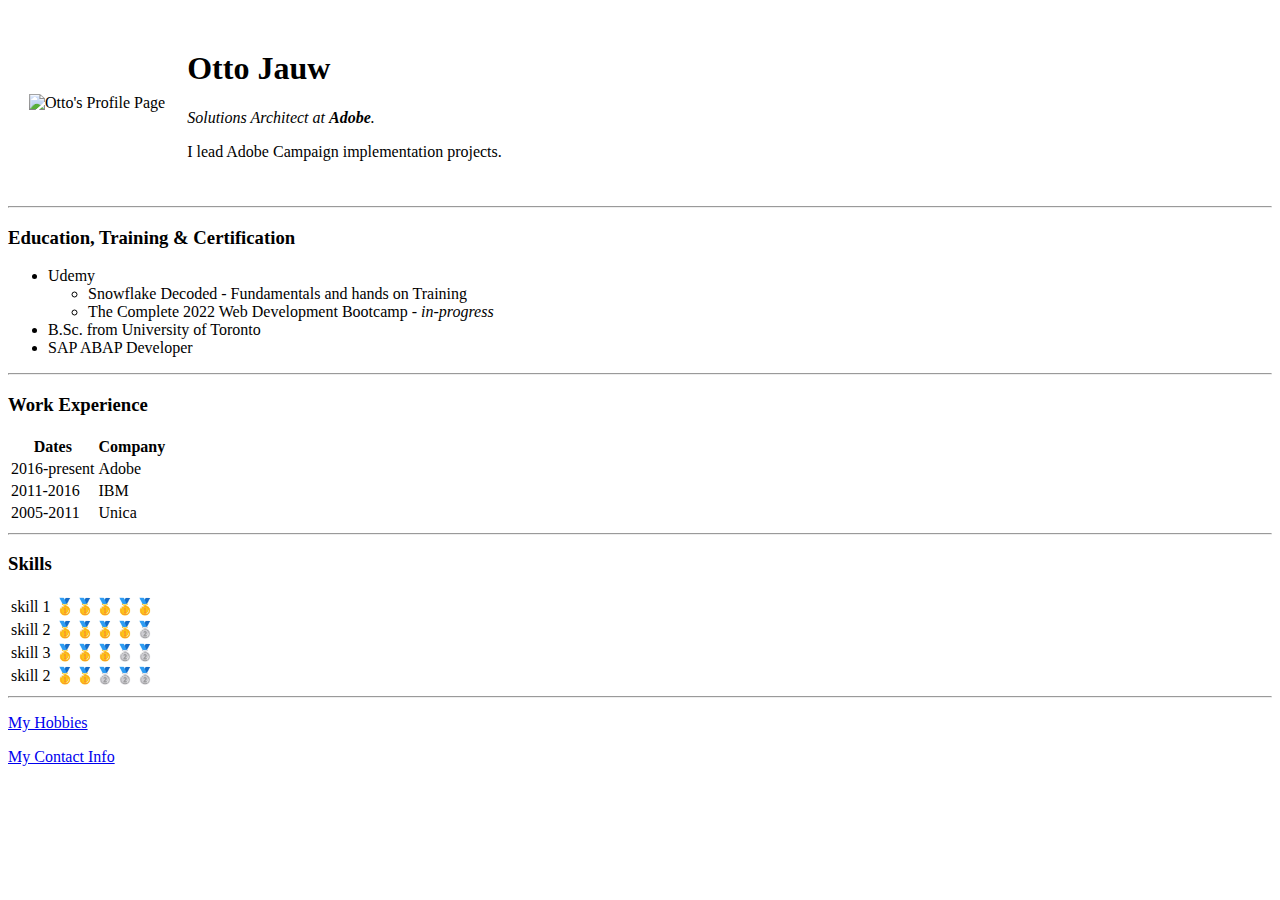
==== index.html @ 6343b094 "initial upload" ====
<!DOCTYPE html>
<html lang="en" dir="ltr">

<head>
  <meta charset="utf-8">
  <title>⇨ Otto's Personal Site</title>
</head>

<body>
  <table cellspacing="20px">
    <tr>
      <td><img src="https://media-exp1.licdn.com/dms/image/C4E03AQFS57CTdZjwKw/profile-displayphoto-shrink_200_200/0/1587844278090?e=1651708800&v=beta&t=T1J9fVpbXY_Ej05wlrg2KhOWGylQbdh6CFi7Mzvx0VM" alt="Otto's Profile Page">
      </td>
      <td>
        <h1>Otto Jauw</h1>
        <p><em>Solutions Architect at <strong>Adobe</strong>.</em></p>
        <p>I lead Adobe Campaign implementation projects.</p>
      </td>
    </tr>
  </table>

  <hr>
  <h3>Education, Training & Certification</h3>
  <ul>
    <li>Udemy
      <ul>
        <li>Snowflake Decoded - Fundamentals and hands on Training</li>
        <li>The Complete 2022 Web Development Bootcamp - <em>in-progress</em></li>
      </ul>
    </li>
    <li>B.Sc. from University of Toronto</li>
    <li>SAP ABAP Developer</li>
  </ul>
  <hr>
  <h3>Work Experience</h3>
  <table>
    <thead>
      <tr>
        <th>Dates</th>
        <th>Company</th>
      </tr>
    </thead>
    <tbody>
      <tr>
        <td>2016-present</td>
        <td>Adobe</td>
      </tr>
      <tr>
        <td>2011-2016</td>
        <td>IBM</td>
      </tr>
      <tr>
        <td>2005-2011</td>
        <td>Unica</td>
      </tr>
    </tbody>
  </table>
  <hr>
  <h3>Skills</h3>

  <table>
    <tr>
      <td>skill 1</td>
      <td>🥇🥇🥇🥇🥇</td>
    </tr>
    <tr>
      <td>skill 2</td>
      <td>🥇🥇🥇🥇🥈</td>
    </tr>
    <tr>
      <td>skill 3</td>
      <td>🥇🥇🥇🥈🥈</td>
    </tr>
    <tr>
      <td>skill 2</td>
      <td>🥇🥇🥈🥈🥈</td>
    </tr>
  </table>

  <hr>
  <p><a href="hobbies.html">My Hobbies</a></p>
  <p><a href="contact.html">My Contact Info</a></p>
</body>

</html>
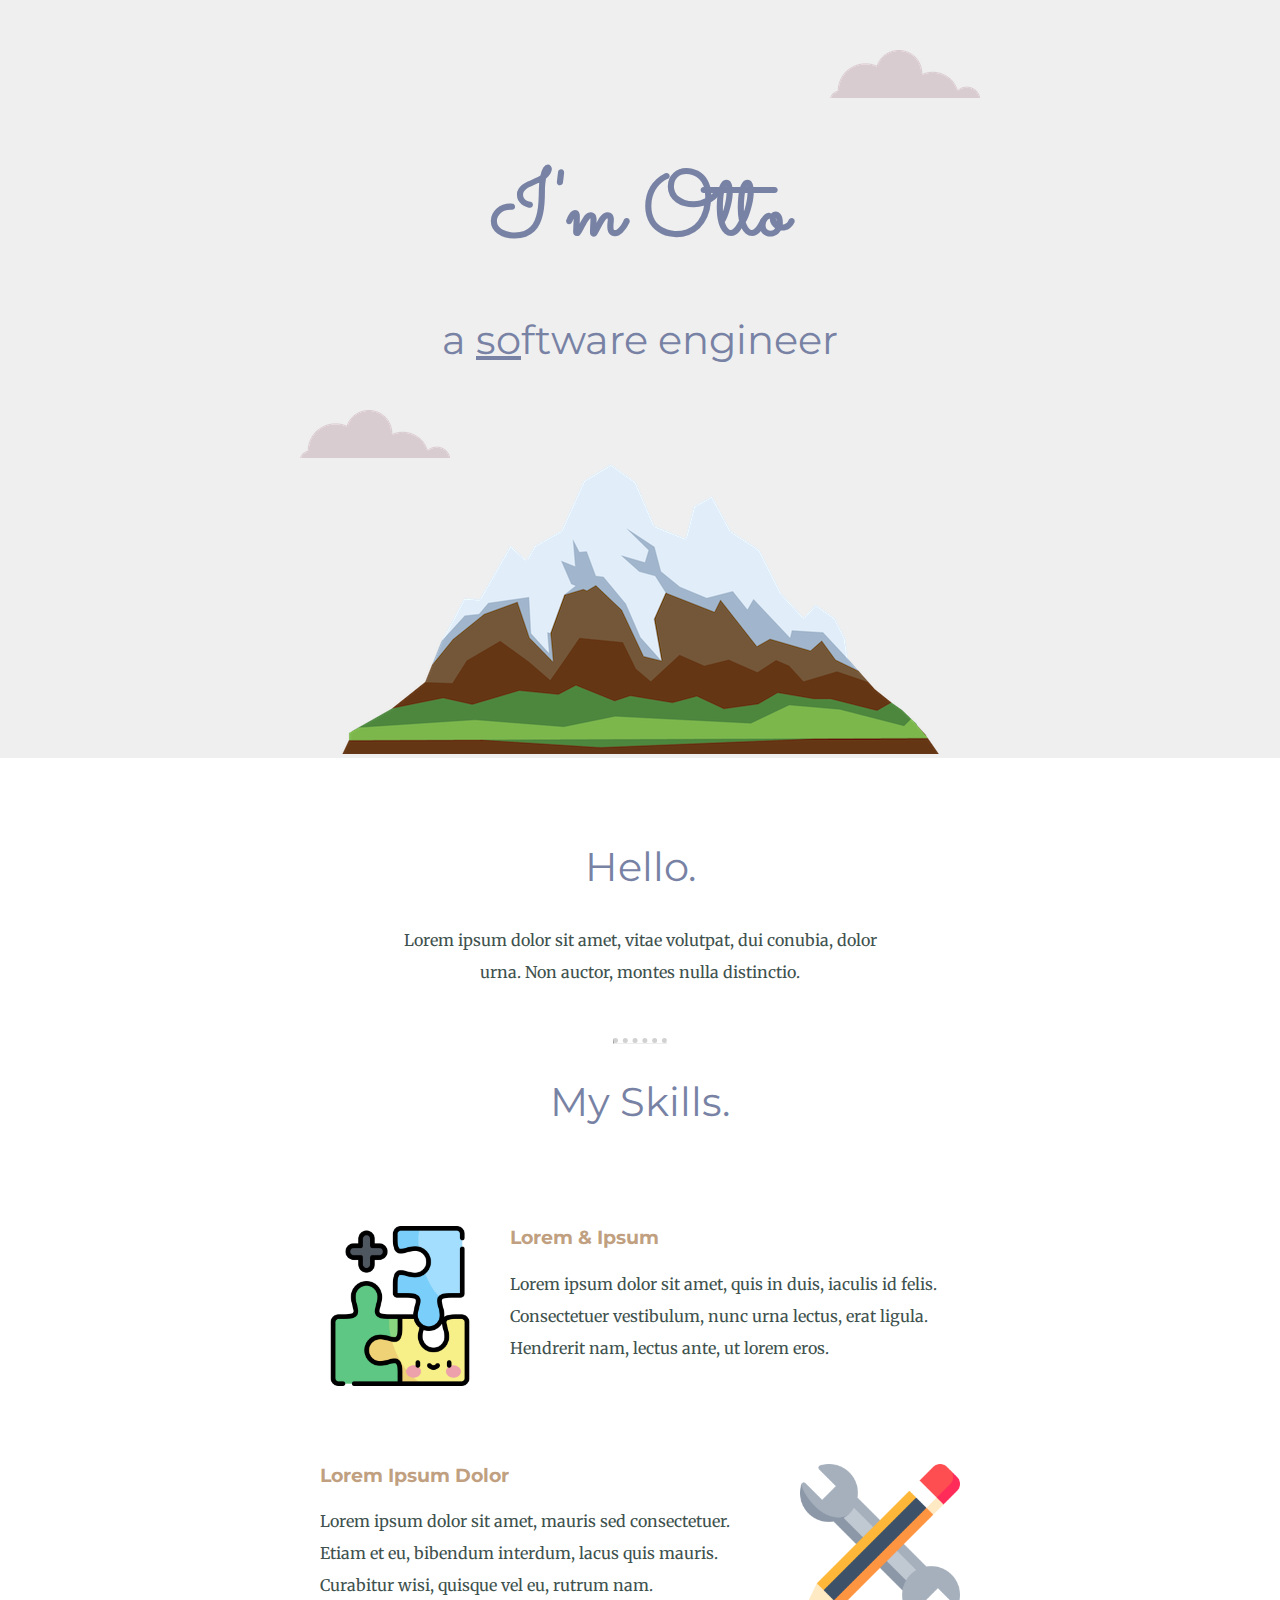
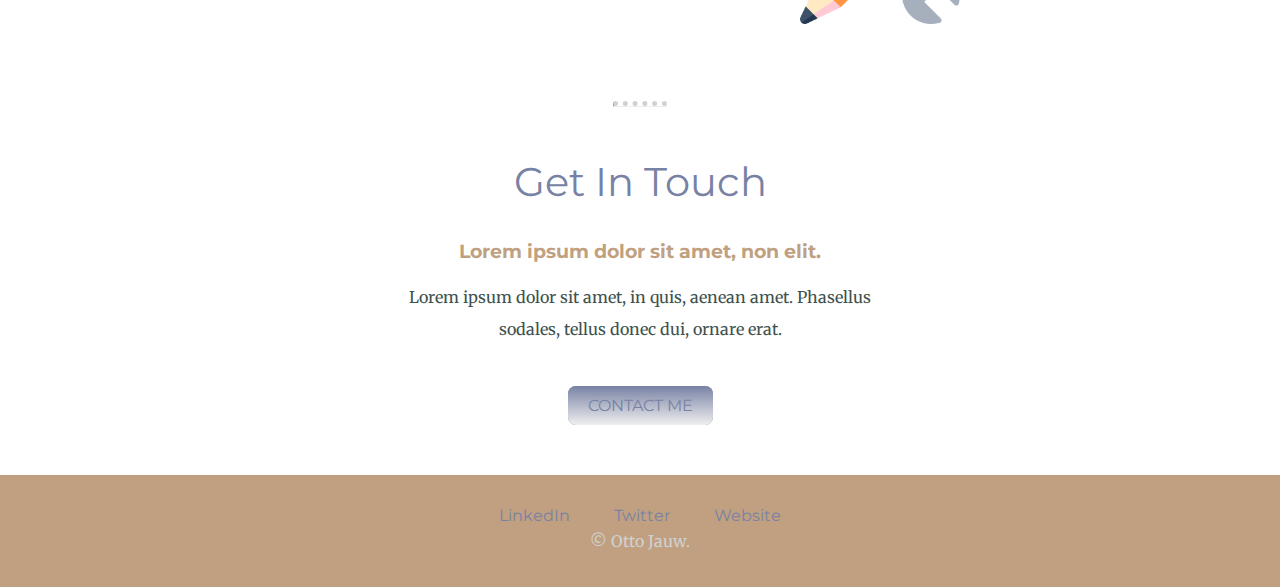
==== commit 60b3841f: "Add files via upload" ====
--- a/index.html
+++ b/index.html
@@ -3,83 +3,63 @@
 
 <head>
   <meta charset="utf-8">
-  <title>⇨ Otto's Personal Site</title>
+  <title>Otto Jauw</title>
+  <link rel="stylesheet" href="css/styles.css">
+  <link rel="icon" href="favicon.ico">
+
+  <link rel="preconnect" href="https://fonts.googleapis.com">
+  <link rel="preconnect" href="https://fonts.gstatic.com" crossorigin>
+  <link href="https://fonts.googleapis.com/css2?family=Merriweather&family=Montserrat&family=Sacramento&display=swap" rel="stylesheet">
+
 </head>
 
 <body>
-  <table cellspacing="20px">
-    <tr>
-      <td><img src="https://media-exp1.licdn.com/dms/image/C4E03AQFS57CTdZjwKw/profile-displayphoto-shrink_200_200/0/1587844278090?e=1651708800&v=beta&t=T1J9fVpbXY_Ej05wlrg2KhOWGylQbdh6CFi7Mzvx0VM" alt="Otto's Profile Page">
-      </td>
-      <td>
-        <h1>Otto Jauw</h1>
-        <p><em>Solutions Architect at <strong>Adobe</strong>.</em></p>
-        <p>I lead Adobe Campaign implementation projects.</p>
-      </td>
-    </tr>
-  </table>
 
-  <hr>
-  <h3>Education, Training & Certification</h3>
-  <ul>
-    <li>Udemy
-      <ul>
-        <li>Snowflake Decoded - Fundamentals and hands on Training</li>
-        <li>The Complete 2022 Web Development Bootcamp - <em>in-progress</em></li>
-      </ul>
-    </li>
-    <li>B.Sc. from University of Toronto</li>
-    <li>SAP ABAP Developer</li>
-  </ul>
-  <hr>
-  <h3>Work Experience</h3>
-  <table>
-    <thead>
-      <tr>
-        <th>Dates</th>
-        <th>Company</th>
-      </tr>
-    </thead>
-    <tbody>
-      <tr>
-        <td>2016-present</td>
-        <td>Adobe</td>
-      </tr>
-      <tr>
-        <td>2011-2016</td>
-        <td>IBM</td>
-      </tr>
-      <tr>
-        <td>2005-2011</td>
-        <td>Unica</td>
-      </tr>
-    </tbody>
-  </table>
-  <hr>
-  <h3>Skills</h3>
+  <div class="top-container">
+    <img class="top-cloud" src="images/cloud.png" alt="cloud-img">
+    <h1>I'm Otto</h1>
+    <h2>a <span class="underline">so</span>ftware engineer</h2>
+    <img class="bottom-cloud" src="images/cloud.png" alt="cloud-img">
+    <img src="images/mountain.png" alt="mountain-img">
+  </div>
 
-  <table>
-    <tr>
-      <td>skill 1</td>
-      <td>🥇🥇🥇🥇🥇</td>
-    </tr>
-    <tr>
-      <td>skill 2</td>
-      <td>🥇🥇🥇🥇🥈</td>
-    </tr>
-    <tr>
-      <td>skill 3</td>
-      <td>🥇🥇🥇🥈🥈</td>
-    </tr>
-    <tr>
-      <td>skill 2</td>
-      <td>🥇🥇🥈🥈🥈</td>
-    </tr>
-  </table>
+  <div class="middle-container">
+    <div class="profile">
+      <img src="" alt="">
+      <h2>Hello.</h2>
+      <p class="intro">Lorem ipsum dolor sit amet, vitae volutpat, dui conubia, dolor urna. Non auctor, montes nulla distinctio.</p>
+    </div>
+    <hr>
+    <div class="skills">
+      <h2>My Skills.</h2>
+      <div class="skill-row">
+        <img class="skill-row1-img" src="images/skills.png" alt="">
+        <h3>Lorem & Ipsum</h3>
+        <p>Lorem ipsum dolor sit amet, quis in duis, iaculis id felis. Consectetuer vestibulum, nunc urna lectus, erat ligula. Hendrerit nam, lectus ante, ut lorem eros.</p>
+      </div>
+      <div class="skill-row">
+        <img class="skill-row2-img" src="images/pencil.png" alt="">
+        <h3>Lorem Ipsum Dolor</h3>
+        <p>Lorem ipsum dolor sit amet, mauris sed consectetuer. Etiam et eu, bibendum interdum, lacus quis mauris. Curabitur wisi, quisque vel eu, rutrum nam.</p>
+      </div>
+    </div>
+    <hr>
+    <div class="contact-me">
+      <h2>Get In Touch</h2>
+      <h3>Lorem ipsum dolor sit amet, non elit.</h3>
+      <p class="contact-text">Lorem ipsum dolor sit amet, in quis, aenean amet. Phasellus sodales, tellus donec dui, ornare erat.</p>
+      <a class="btn" href="mailto:jauw.adobe@gmail.com">CONTACT ME</a>
+    </div>
+  </div>
 
-  <hr>
-  <p><a href="hobbies.html">My Hobbies</a></p>
-  <p><a href="contact.html">My Contact Info</a></p>
+
+  <div class="bottom-container">
+    <a class="footer-link" href="https://www.linkedin.com/in/ottojauw/">LinkedIn</a>
+    <a class="footer-link" href="https://twitter.com/">Twitter</a>
+    <a class="footer-link" href="https://babacaddi.github.io/cv/">Website</a>
+    <p class="copyright">© Otto Jauw.</p>
+  </div>
+
 </body>
 
 </html>
--- a/css/styles.css
+++ b/css/styles.css
@@ -0,0 +1,151 @@
+/*
+https://fonts.google.com/
+https://colorhunt.co/palette/7882a4c0a080d1d1d1efefef
+*/
+a {
+  color: #7882A4;
+  font-family: 'Montserrat', sans-serif;
+  margin: 10px 20px;
+  text-decoration: none; /*remove underline on url links*/
+}
+
+a:hover {
+  color: #EFEFEF;
+}
+
+body {
+  color: #40514E;
+  margin: 0;
+  text-align: center;
+  font-family: 'Merriweather', serif;
+}
+
+h1 {
+  margin-top: 50px;
+  margin-bottom: 0;
+  font-family: 'Sacramento', cursive;
+  color: #7882A4;
+
+  font-size: 5.625rem;
+  /*100% == 16px == 1em. Thus, 19px is 5.625(90/16)em */
+  /*NOTE: rem == ROOT em*/
+}
+
+h2 {
+  font-family: 'Montserrat', sans-serif;
+  color: #7882A4;
+  font-weight: normal;
+  font-size: 2.5rem; /* 40px == (40/16)rem */
+}
+
+h3 {
+  font-family: 'Montserrat', sans-serif;
+  color: #C0A080;
+}
+
+hr {
+  border-top: 5px dotted;
+  width: 4%;
+  color: #D1D1D1;
+  margin-top: 50px;
+}
+
+p {
+  margin: 0;
+  line-height: 2;
+}
+
+.copyright {
+  color: #D1D1D1;
+}
+
+.intro {
+  width: 40%;
+  margin: auto;
+}
+
+.skill-row {
+  width: 50%;
+  position: relative;
+  margin: 100px auto 100px auto;
+  text-align: left;
+}
+
+.skill-row1-img {
+  width: 25%;
+  float: left;
+  margin-right: 30px;
+}
+
+.skill-row2-img {
+  width: 25%;
+  float: right;
+  margin-left: 30px;
+}
+
+.contact-me {
+  width: 40%;
+  margin: 50px auto 60px auto;
+}
+
+.contact-text {
+  margin-bottom: 50px;
+}
+
+.underline {
+  text-decoration: underline;
+}
+
+.top-cloud {
+  position: absolute; /*absolute position to the container, that is to the "body"*/
+  right: 300px;
+  top: 50px;
+}
+
+.bottom-cloud {
+  position: absolute; /*absolute position to the container, that is to the "body"*/
+  left: 300px;
+  bottom: 300px;
+}
+
+.top-container {
+  background-color: #EFEFEF;
+  padding-top: 100px;
+  position: relative;
+}
+
+.middle-container {
+  margin-top: 30px;
+
+}
+
+.bottom-container {
+  background-color: #C0A080;
+  padding-top: 30px;
+  padding-bottom: 30px;
+}
+
+.btn {
+  background: #7882A4;
+  background-image: -webkit-linear-gradient(top, #7882A4, #EFEFEF);
+  background-image: -moz-linear-gradient(top, #7882A4, #EFEFEF);
+  background-image: -ms-linear-gradient(top, #7882A4, #EFEFEF);
+  background-image: -o-linear-gradient(top, #7882A4, #EFEFEF);
+  background-image: linear-gradient(to bottom, #7882A4, #EFEFEF);
+  font-family: 'Montserrat', sans-serif;
+  -webkit-border-radius: 8;
+  -moz-border-radius: 8;
+  border-radius: 8px;
+  padding: 10px 20px 10px 20px;
+  text-decoration: none;
+}
+
+.btn:hover {
+  background: #7882A4;
+  background-image: -webkit-linear-gradient(top, #EFEFEF, #7882A4);
+  background-image: -moz-linear-gradient(top, #EFEFEF, #7882A4);
+  background-image: -ms-linear-gradient(top, #EFEFEF, #7882A4);
+  background-image: -o-linear-gradient(top, #EFEFEF, #7882A4);
+  background-image: linear-gradient(to bottom, #EFEFEF, #7882A4);
+  text-decoration: none;
+}
